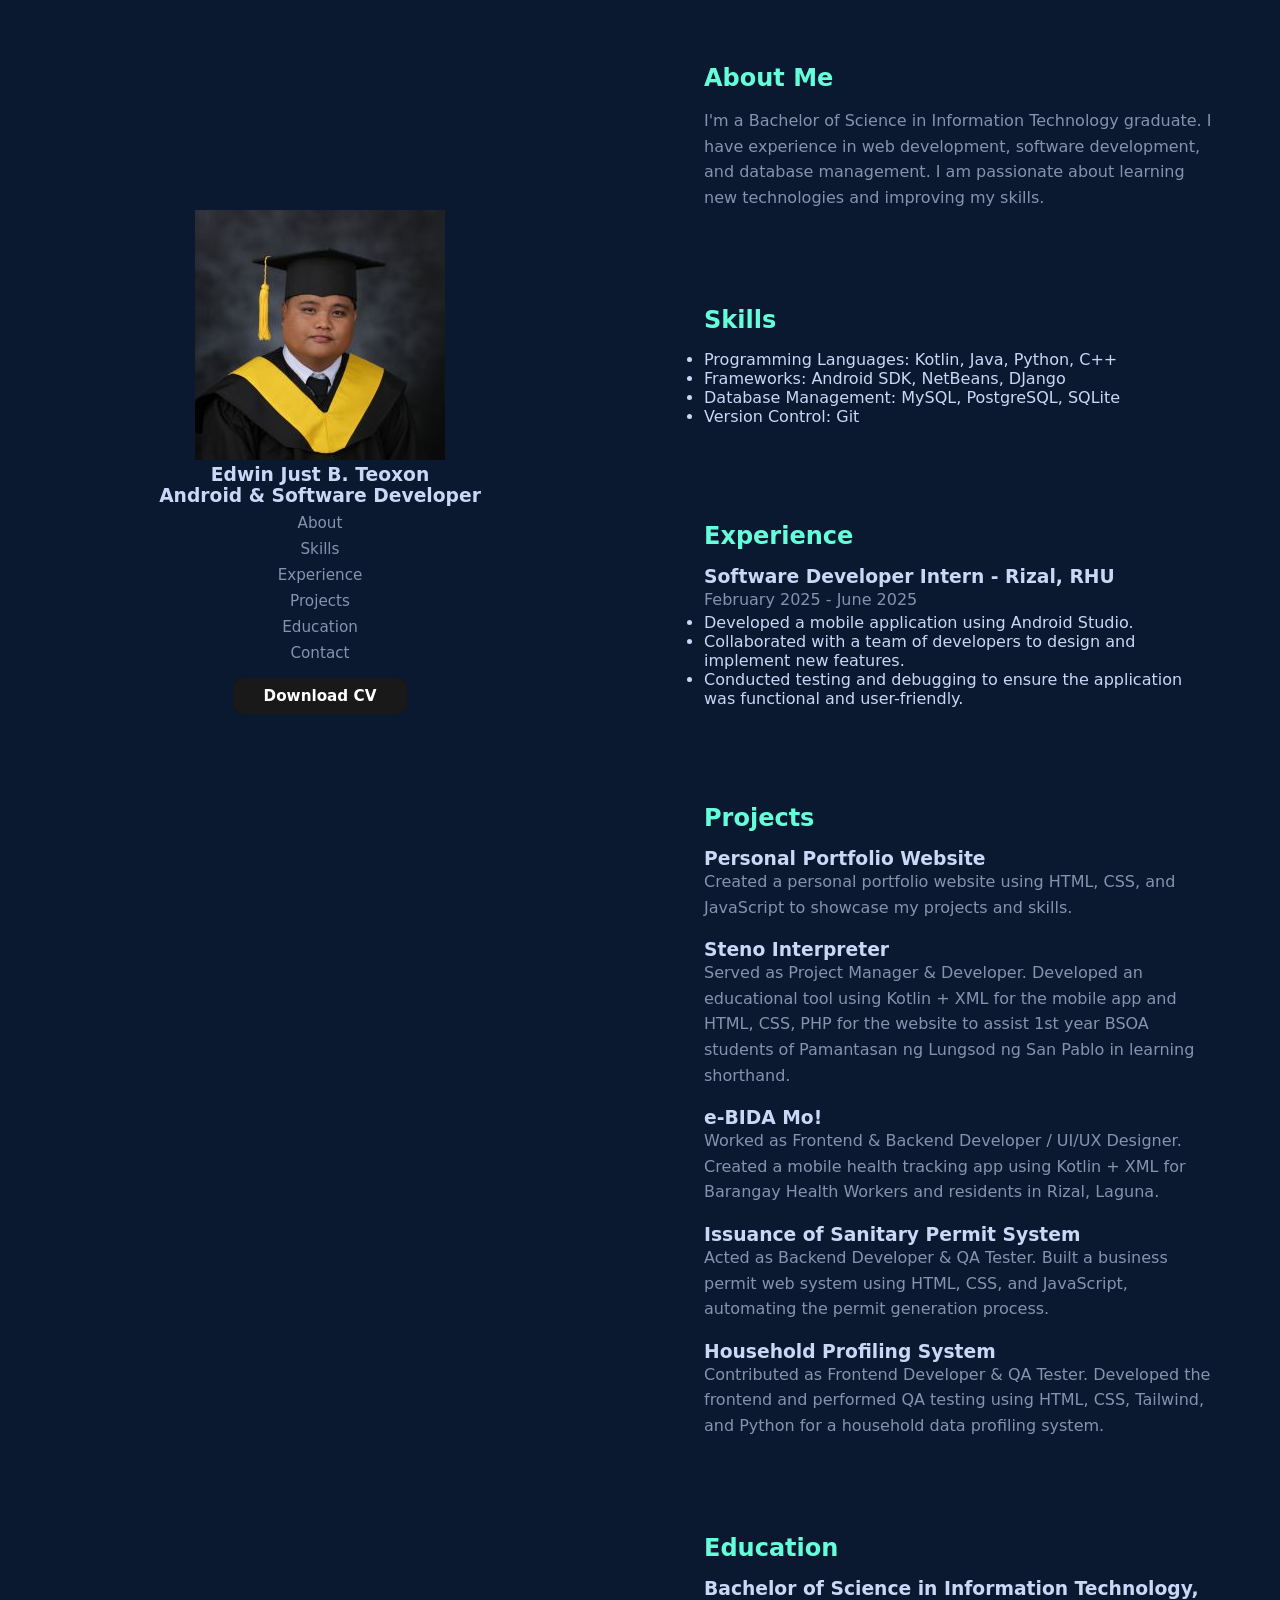
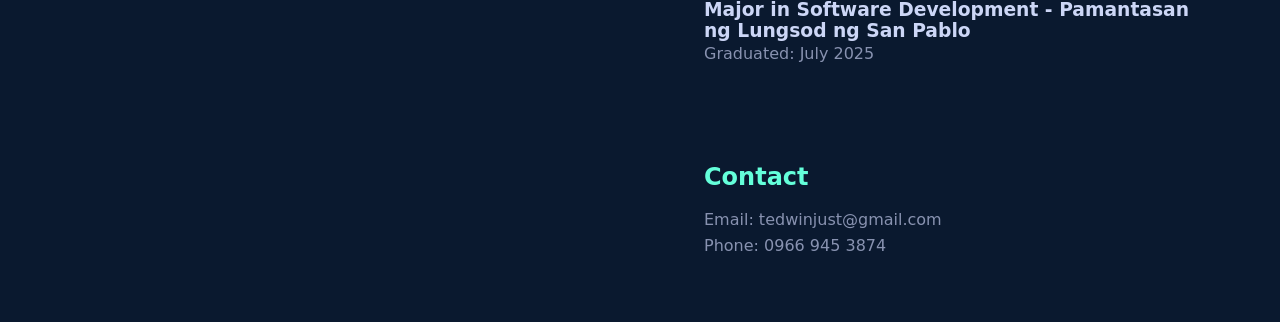
==== index.html @ 1401fed2 "fix" ====
<!DOCTYPE html>
<html lang="en">
    <head>
        <meta charset="UTF-8">
        <meta name="viewport" content="width=device-width, initial-scale=1.0">
        <link rel="stylesheet" href="style.css">
        <link rel="icon" href="assets\new_profile2.JPG">
        <title>Edwin Just's Portfolio</title>
    </head>
    <body>

        <div class="container">
            <aside class="sidebar">
                <nav>
                    <img src="assets\new_profile2.JPG" id="profile" alt="Background Image">
                    <h1><span>Edwin Just B. Teoxon</span></h1>
                    <h3>Android & Software Developer</h3>

                    <ul>
                        <a href="#about">About</a>
                        <a href="#skills">Skills</a>
                        <a href="#experience">Experience</a>
                        <a href="#projects">Projects</a>
                        <a href="#education">Education</a>
                        <a href="#contact">Contact</a>
                    </ul>
                <a href="assets\Teoxon, Edwin Just B._Resume.pdf" class="btn" download>Download CV</a>    
                </nav>
            </aside>

            <main class="content">
                <section id="about">
                    <h2>About Me</h2>
                    <p>I'm a Bachelor of Science in Information Technology graduate. I have experience in web development, software development, and database management. I am passionate about learning new technologies and improving my skills.</p>
                </section>

                <section id="skills">
                    <h2>Skills</h2>
                    <ul>
                        <li>Programming Languages: Kotlin, Java, Python, C++</li>
                        <li>Frameworks: Android SDK, NetBeans, DJango</li>
                        <li>Database Management: MySQL, PostgreSQL, SQLite</li>
                        <li>Version Control: Git</li>
                    </ul>
                </section>

                <section id="experience">
                    <h2>Experience</h2>
                    <h3>Software Developer Intern - Rizal, RHU</h3>
                    <p>February 2025 - June 2025</p>
                    <ul>
                        <li>Developed a mobile application using Android Studio.</li>
                        <li>Collaborated with a team of developers to design and implement new features.</li>
                        <li>Conducted testing and debugging to ensure the application was functional and user-friendly.</li>
                    </ul>
                </section>

                <section id="projects">
                    <h2>Projects</h2>
                    <h3>Personal Portfolio Website</h3>
                    <p>Created a personal portfolio website using HTML, CSS, and JavaScript to showcase my projects and skills.</p>
                    <br>
                    <h3>Steno Interpreter</h3>
                    <p>Served as Project Manager & Developer. Developed an educational tool using Kotlin + XML for the mobile app and HTML, CSS, PHP for the website to assist 1st year BSOA students of Pamantasan ng Lungsod ng San Pablo in learning shorthand.</p>
                    <br>
                    <h3>e-BIDA Mo!</h3>
                    <p> Worked as Frontend & Backend Developer / UI/UX Designer. Created a mobile health tracking app using Kotlin + XML for Barangay Health Workers and residents in Rizal, Laguna.</p>
                    <br>
                    <h3>Issuance of Sanitary Permit System</h3>
                    <p>Acted as Backend Developer & QA Tester. Built a business permit web system using HTML, CSS, and JavaScript, automating the permit generation process. </p>
                    <br>
                    <h3>Household Profiling System</h3>
                    <p>Contributed as Frontend Developer & QA Tester. Developed the frontend and performed QA testing using HTML, CSS, Tailwind, and Python for a household data profiling system. </p>
                </section>

                <section id="education">
                    <h2>Education</h2>
                    <h3>Bachelor of Science in Information Technology, Major in Software Development - Pamantasan ng Lungsod ng San Pablo</h3>
                    <p>Graduated: July 2025</p>
                </section>

                <section id="contact">
                    <h2>Contact</h2>
                    <p>Email: tedwinjust@gmail.com</p>
                    <p>Phone: 0966 945 3874</p>
                </section>
            </main>
        </div>
    
    </body>
</html>
---- style.css ----
/* ===== Reset & Base ===== */
* {
  margin: 0;
  padding: 0;
  box-sizing: border-box;
}

html {
  scroll-behavior: smooth;
}

body {
  font-family: system-ui, -apple-system, BlinkMacSystemFont, "Segoe UI",
    sans-serif;
  background-color: #0a192f; /* optional: dark theme */
  color: #ccd6f6;
}

/* ===== Layout ===== */
.layout {
  display: flex;
  min-height: 100vh;
}

/* ===== Sidebar (Left) ===== */
.sidebar {
  width: 50%;
  height: 100vh;
  position: fixed;
  left: 0;
  top: 0;

  display: flex;
  flex-direction: column;
  justify-content: center;
  align-items: center; /* center children horizontally */
  text-align: center;  /* center text inside the sidebar */

  /* Make the sidebar independently scrollable */
  overflow-y: auto;
  -webkit-overflow-scrolling: touch; /* smooth scrolling on iOS */
  overscroll-behavior-y: contain;    /* prevent scroll chaining to body */
  max-height: 100vh;
}

/* ===== Content (Right) ===== */
.content {
  width: 50%;
  margin-left: 50%;
  padding: 4rem;

  display: flex;
  flex-direction: column;
  gap: 6rem;
}

/* ===== Sections ===== */
section {
  max-width: 600px;
}

section h2 {
  font-size: 1.5rem;
  margin-bottom: 1rem;
  color: #64ffda;
}

section p {
  line-height: 1.6;
  color: #8892b0;
}

/* ===== Navigation ===== */
nav {
  margin-top: 2rem;
}

nav a {
  display: block;
  margin: 0.5rem 0;
  text-decoration: none;
  color: #8892b0;
  font-size: 0.95rem;
  transition: color 0.3s ease;
}

/* Button-style for download link — keep its clickable area tight to the visible button */
.btn {
  display: inline-block;
  padding: 0.6rem 1rem;
  background-color: #64ffda;
  color: #0a192f;
  text-decoration: none;
  border-radius: 6px;
  font-weight: 600;
  cursor: pointer;
  border: none;
}

/* optional: hover state for the button-like anchor */
.btn:hover {
  opacity: 0.9;
}

/* ===== Responsive (Mobile) ===== */
@media (max-width: 768px) {
  .layout {
    flex-direction: column;
  }

  .sidebar {
    position: static;
    width: 100%;
    height: auto;
    padding: 2rem;

    align-items: center;
    text-align: center;

    /* keep touch-smooth scrolling available if needed */
    overflow-y: auto;
    -webkit-overflow-scrolling: touch;
  }

  .content {
    width: 100%;
    margin-left: 0;
    padding: 2rem;
    gap: 4rem;
  }
}



.btn {
  padding: 0.6em 2em;
  border: none;
  outline: none;
  color: rgb(255, 255, 255);
  background: #111;
  cursor: pointer;
  position: relative;
  z-index: 0;
  border-radius: 10px;
}

.btn:before {
  content: "";
  background: linear-gradient(
    45deg,
    #ff0000,
    #ff7300,
    #fffb00,
    #48ff00,
    #00ffd5,
    #002bff,
    #7a00ff,
    #ff00c8,
    #ff0000
  );
  position: absolute;
  top: -2px;
  left: -2px;
  background-size: 400%;
  z-index: -1;
  filter: blur(5px);
  width: calc(100% + 4px);
  height: calc(100% + 4px);
  animation: glowingbn5 20s linear infinite;
  opacity: 0;
  transition: opacity 0.3s ease-in-out;
  border-radius: 10px;
}

@keyframes glowingbn5 {
  0% {
    background-position: 0 0;
  }
  50% {
    background-position: 400% 0;
  }
  100% {
    background-position: 0 0;
  }
}

.btn:active {
  color: #000;
}

.btn:active:after {
  background: transparent;
}

.btn:hover:before {
  opacity: 1;
}

.btn:after {
  z-index: -1;
  content: "";
  position: absolute;
  width: 100%;
  height: 100%;
  background: #191919;
  left: 0;
  top: 0;
  border-radius: 10px;
}
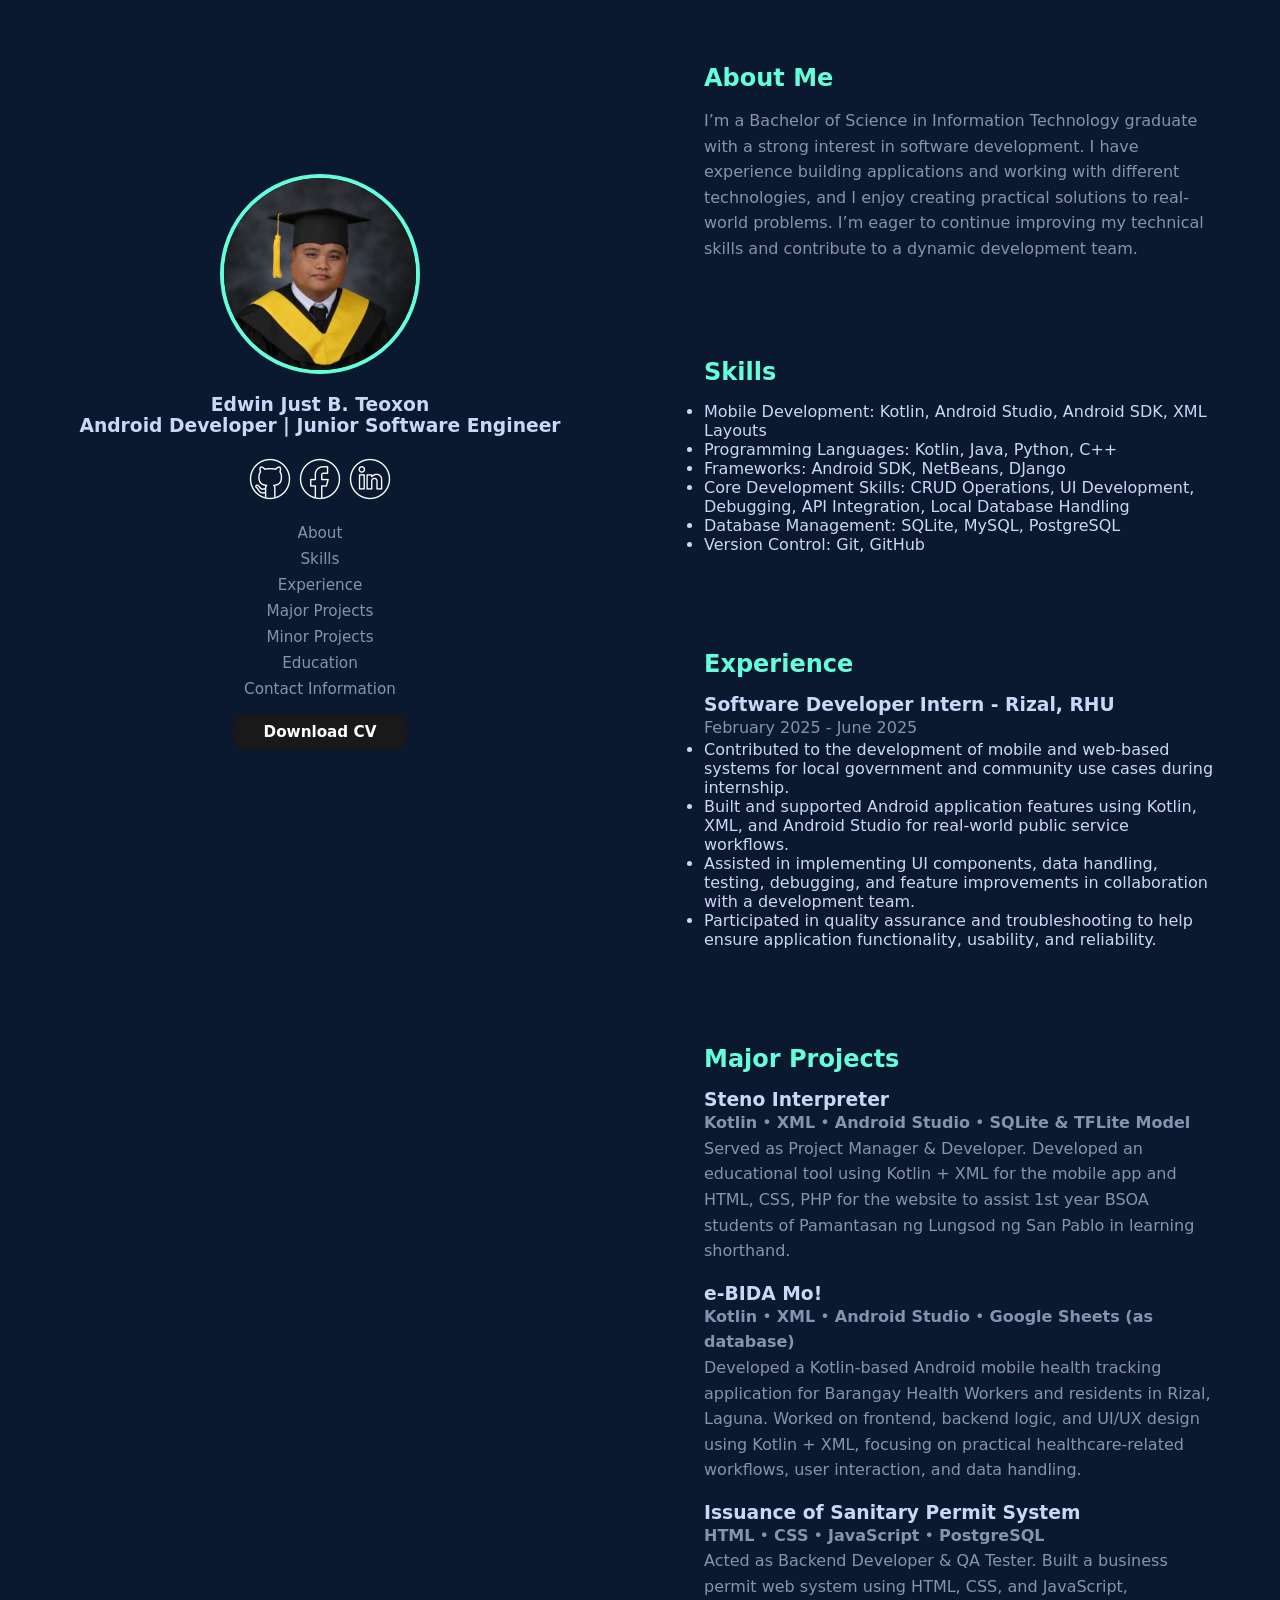
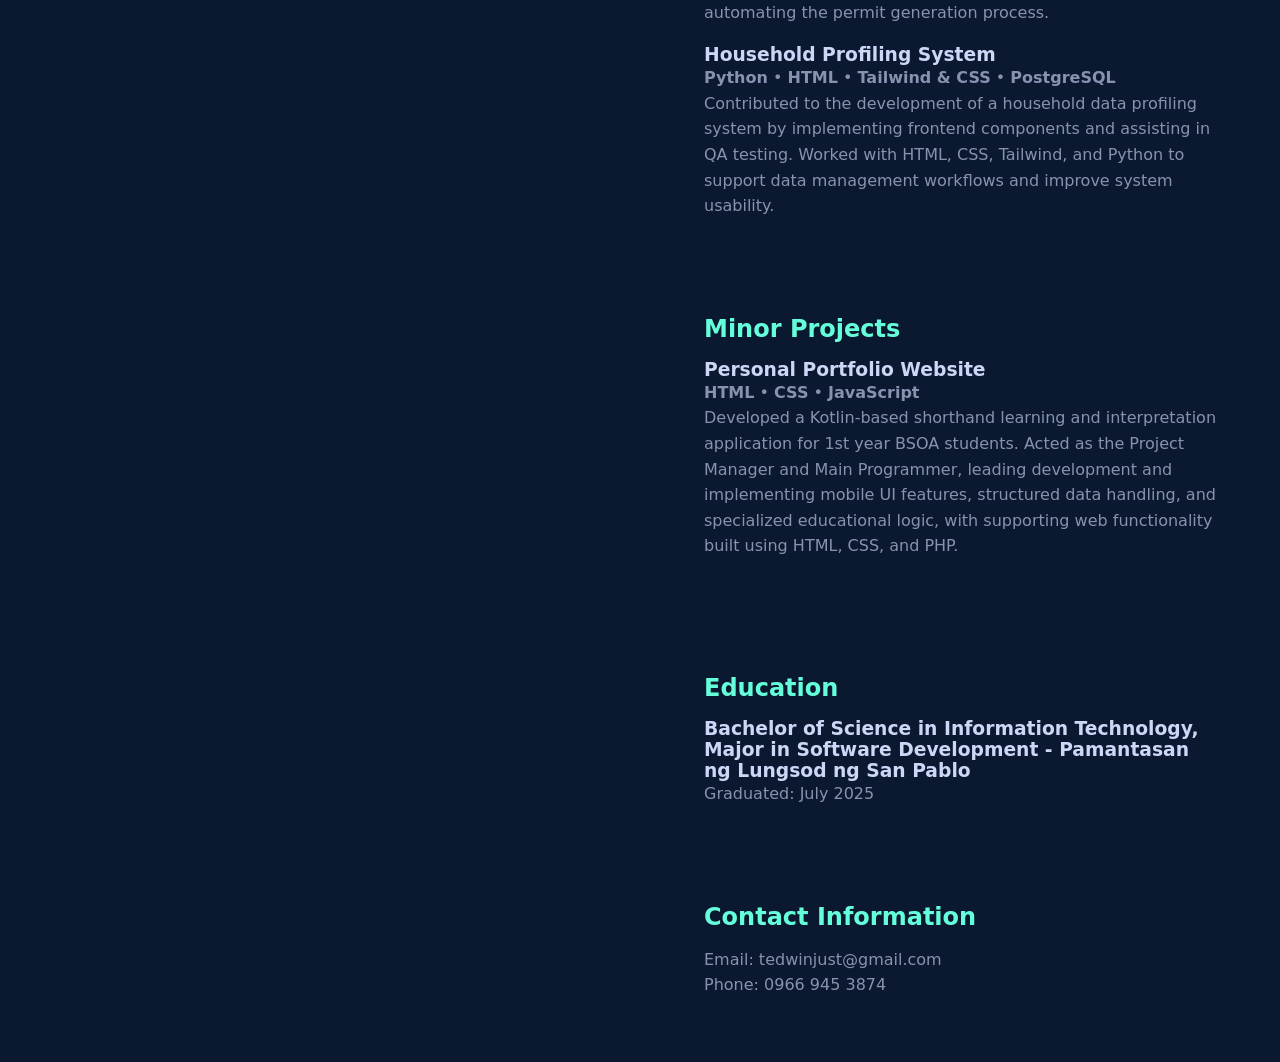
==== commit 396d7f02: "New" ====
--- a/index.html
+++ b/index.html
@@ -14,15 +14,27 @@
                 <nav>
                     <img src="assets\new_profile2.JPG" id="profile" alt="Background Image">
                     <h1><span>Edwin Just B. Teoxon</span></h1>
-                    <h3>Android & Software Developer</h3>
-
+                    <!-- <h3>Android & Software Developer</h3> -->
+                    <h3>Android Developer | Junior Software Engineer</h3>
+                    <div class="accounts">
+                        <a href="https://github.com/Dwin03" target="_blank">
+                            <img src="assets\icon-github.png" alt="GitHub" width="50">
+                        </a>
+                        <a href="https://web.facebook.com/edwinjust.teoxon" target="_blank">
+                            <img src="assets\icon-facebook.png" alt="Facebook" width="50">
+                        </a>
+                        <a href="https://www.linkedin.com/in/edwin-just-teoxon-9980ba377/" target="_blank">
+                            <img src="assets\icon-linkedin.png" alt="LinkedIn" width="50">
+                        </a>
+                    </div>
                     <ul>
                         <a href="#about">About</a>
                         <a href="#skills">Skills</a>
                         <a href="#experience">Experience</a>
-                        <a href="#projects">Projects</a>
+                        <a href="#majorprojects">Major Projects</a>
+                        <a href="#minorprojects">Minor Projects</a>
                         <a href="#education">Education</a>
-                        <a href="#contact">Contact</a>
+                        <a href="#contact">Contact Information</a>
                     </ul>
                 <a href="assets\Teoxon, Edwin Just B._Resume.pdf" class="btn" download>Download CV</a>    
                 </nav>
@@ -31,16 +43,18 @@
             <main class="content">
                 <section id="about">
                     <h2>About Me</h2>
-                    <p>I'm a Bachelor of Science in Information Technology graduate. I have experience in web development, software development, and database management. I am passionate about learning new technologies and improving my skills.</p>
+                    <p>I’m a Bachelor of Science in Information Technology graduate with a strong interest in software development. I have experience building applications and working with different technologies, and I enjoy creating practical solutions to real-world problems. I’m eager to continue improving my technical skills and contribute to a dynamic development team.</p>
                 </section>
 
                 <section id="skills">
                     <h2>Skills</h2>
                     <ul>
+                        <li>Mobile Development: Kotlin, Android Studio, Android SDK, XML Layouts</li>
                         <li>Programming Languages: Kotlin, Java, Python, C++</li>
                         <li>Frameworks: Android SDK, NetBeans, DJango</li>
-                        <li>Database Management: MySQL, PostgreSQL, SQLite</li>
-                        <li>Version Control: Git</li>
+                        <li>Core Development Skills: CRUD Operations, UI Development, Debugging, API Integration, Local Database Handling</li>
+                        <li>Database Management: SQLite, MySQL, PostgreSQL</li>
+                        <li>Version Control: Git, GitHub</li>
                     </ul>
                 </section>
 
@@ -49,28 +63,65 @@
                     <h3>Software Developer Intern - Rizal, RHU</h3>
                     <p>February 2025 - June 2025</p>
                     <ul>
-                        <li>Developed a mobile application using Android Studio.</li>
-                        <li>Collaborated with a team of developers to design and implement new features.</li>
-                        <li>Conducted testing and debugging to ensure the application was functional and user-friendly.</li>
+                        <li>Contributed to the development of mobile and web-based systems for local government and community use cases during internship.</li>
+                        <li>Built and supported Android application features using Kotlin, XML, and Android Studio for real-world public service workflows.</li>
+                        <li>Assisted in implementing UI components, data handling, testing, debugging, and feature improvements in collaboration with a development team.</li>
+                        <li>Participated in quality assurance and troubleshooting to help ensure application functionality, usability, and reliability.</li>
                     </ul>
                 </section>
 
-                <section id="projects">
-                    <h2>Projects</h2>
-                    <h3>Personal Portfolio Website</h3>
-                    <p>Created a personal portfolio website using HTML, CSS, and JavaScript to showcase my projects and skills.</p>
-                    <br>
+                <section id="majorprojects">
+                    <h2>Major Projects</h2>
                     <h3>Steno Interpreter</h3>
+                    <p>
+                        <span><b>Kotlin</b></span> • 
+                        <span><b>XML</b></span> • 
+                        <span><b>Android Studio</b></span> • 
+                        <span><b>SQLite & TFLite Model</b></span>
+                    </p>
                     <p>Served as Project Manager & Developer. Developed an educational tool using Kotlin + XML for the mobile app and HTML, CSS, PHP for the website to assist 1st year BSOA students of Pamantasan ng Lungsod ng San Pablo in learning shorthand.</p>
                     <br>
                     <h3>e-BIDA Mo!</h3>
-                    <p> Worked as Frontend & Backend Developer / UI/UX Designer. Created a mobile health tracking app using Kotlin + XML for Barangay Health Workers and residents in Rizal, Laguna.</p>
+                    <p>
+                        <span><b>Kotlin</b></span> • 
+                        <span><b>XML</b></span> • 
+                        <span><b>Android Studio</b></span> • 
+                        <span><b>Google Sheets (as database)</b></span>
+                    </p>
+                    <p> Developed a Kotlin-based Android mobile health tracking application for Barangay Health Workers and residents in Rizal, Laguna. Worked on frontend, backend logic, and UI/UX design using Kotlin + XML, focusing on practical healthcare-related workflows, user interaction, and data handling.</p>
                     <br>
                     <h3>Issuance of Sanitary Permit System</h3>
+                    <p>
+                        <span><b>HTML</b></span> • 
+                        <span><b>CSS</b></span> • 
+                        <span><b>JavaScript</b></span> • 
+                        <span><b>PostgreSQL</b></span>
+                    </p>
                     <p>Acted as Backend Developer & QA Tester. Built a business permit web system using HTML, CSS, and JavaScript, automating the permit generation process. </p>
                     <br>
                     <h3>Household Profiling System</h3>
-                    <p>Contributed as Frontend Developer & QA Tester. Developed the frontend and performed QA testing using HTML, CSS, Tailwind, and Python for a household data profiling system. </p>
+                    <p>
+                        <span><b>Python</b></span> • 
+                        <span><b>HTML</b></span> • 
+                        <span><b>Tailwind & CSS</b></span> • 
+                        <span><b>PostgreSQL</b></span>
+                    </p>
+                    <p>Contributed to the development of a household data profiling system by implementing frontend components and assisting in QA testing. Worked with HTML, CSS, Tailwind, and Python to support data management workflows and improve system usability.</p>
+                </section>
+
+                <section id="minorprojects">
+                    <h2>Minor Projects</h2>
+                    <h3>Personal Portfolio Website</h3>
+                    <p>
+                        <span><b>HTML</b></span> • 
+                        <span><b>CSS</b></span> • 
+                        <span><b>JavaScript</b></span>
+                    </p>
+                    <p>Developed a Kotlin-based shorthand learning and interpretation application for 1st year BSOA students. Acted as the Project Manager and Main Programmer, leading development and implementing mobile UI features, structured data handling, and specialized educational logic, with supporting web functionality built using HTML, CSS, and PHP.</p>
+                    <br>
+                    <h3></h3>
+                    <p></p>
+
                 </section>
 
                 <section id="education">
@@ -80,7 +131,7 @@
                 </section>
 
                 <section id="contact">
-                    <h2>Contact</h2>
+                    <h2>Contact Information</h2>
                     <p>Email: tedwinjust@gmail.com</p>
                     <p>Phone: 0966 945 3874</p>
                 </section>
--- a/style.css
+++ b/style.css
@@ -41,6 +41,15 @@
   -webkit-overflow-scrolling: touch; /* smooth scrolling on iOS */
   overscroll-behavior-y: contain;    /* prevent scroll chaining to body */
   max-height: 100vh;
+}
+
+#profile {
+  width: 200px;
+  height: 200px;
+  object-fit: cover;
+  border-radius: 50%;
+  border: 4px solid #64ffda;
+  margin-bottom: 1rem;
 }
 
 /* ===== Content (Right) ===== */
@@ -206,4 +215,12 @@
   left: 0;
   top: 0;
   border-radius: 10px;
+}
+
+.accounts {
+  display: flex;
+  justify-content: center;
+  align-items: center;
+  gap: 8  px;
+  margin-top: 10px;
 }
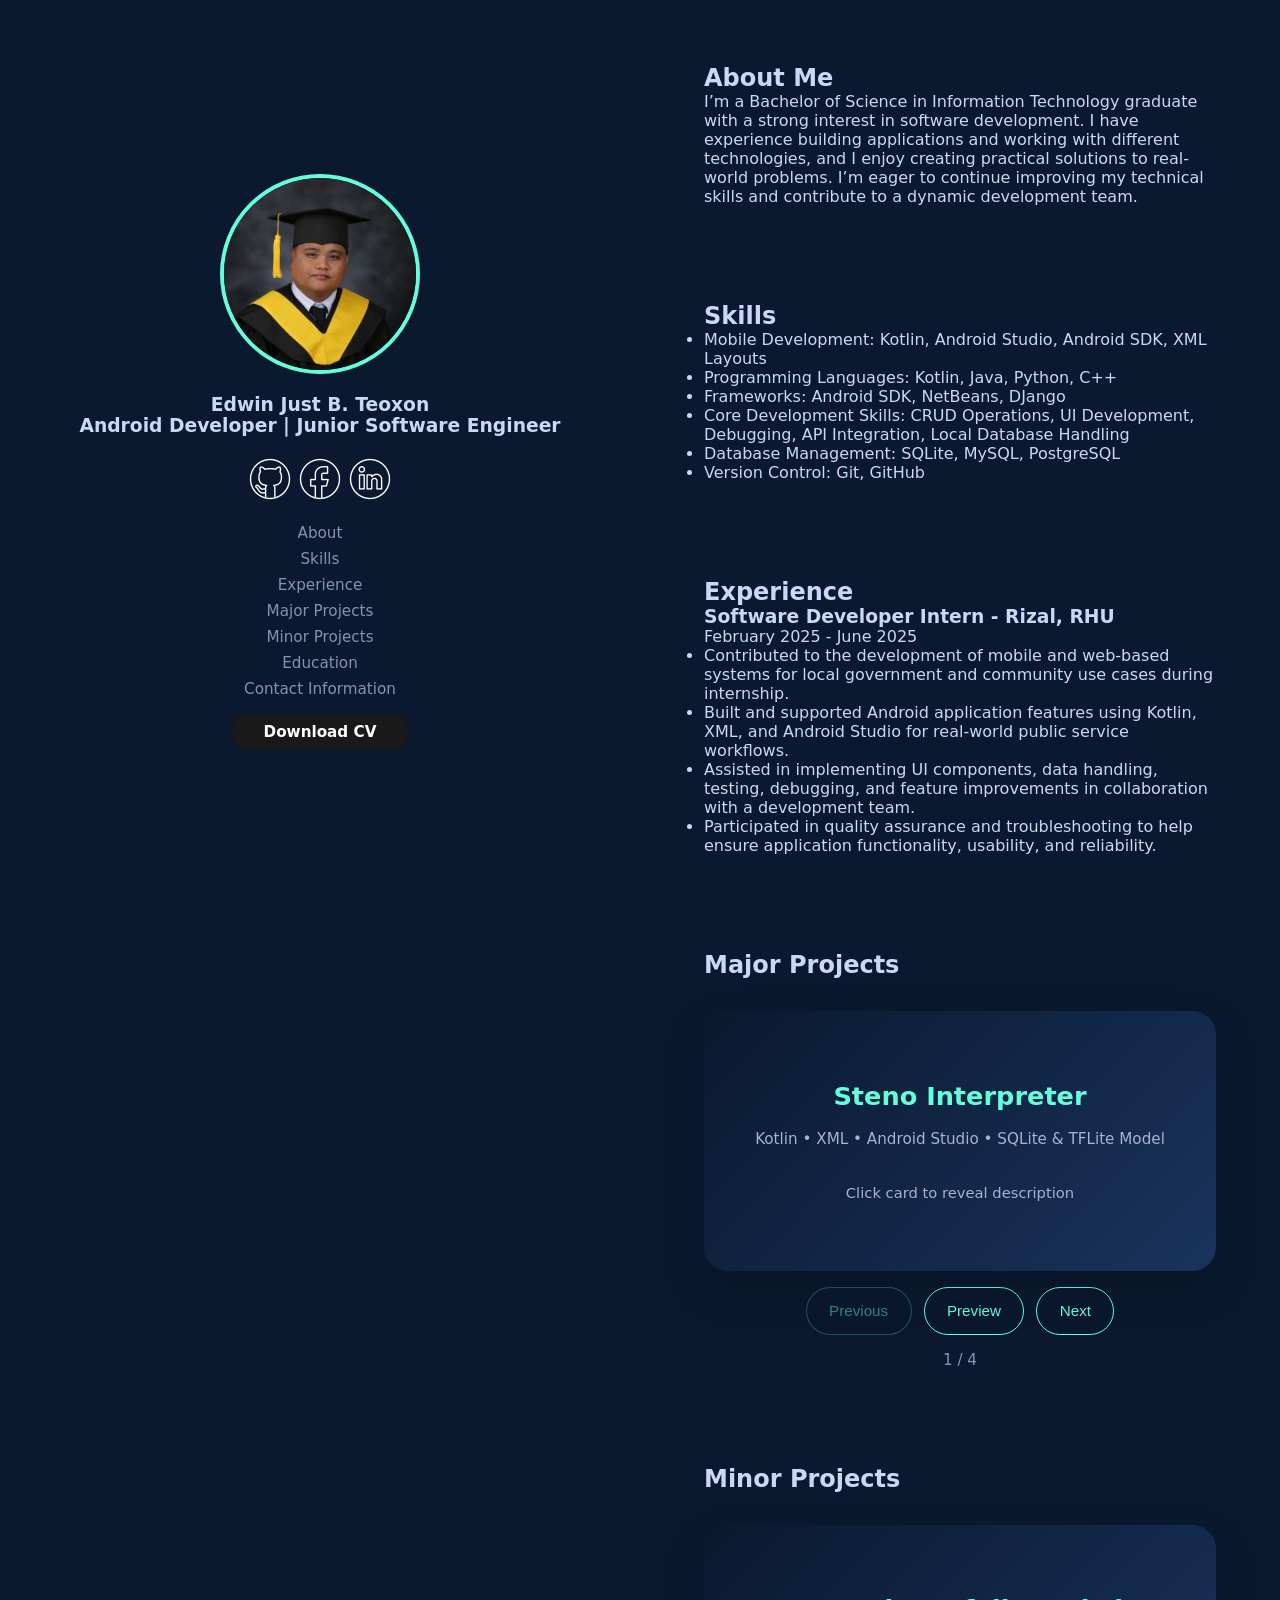
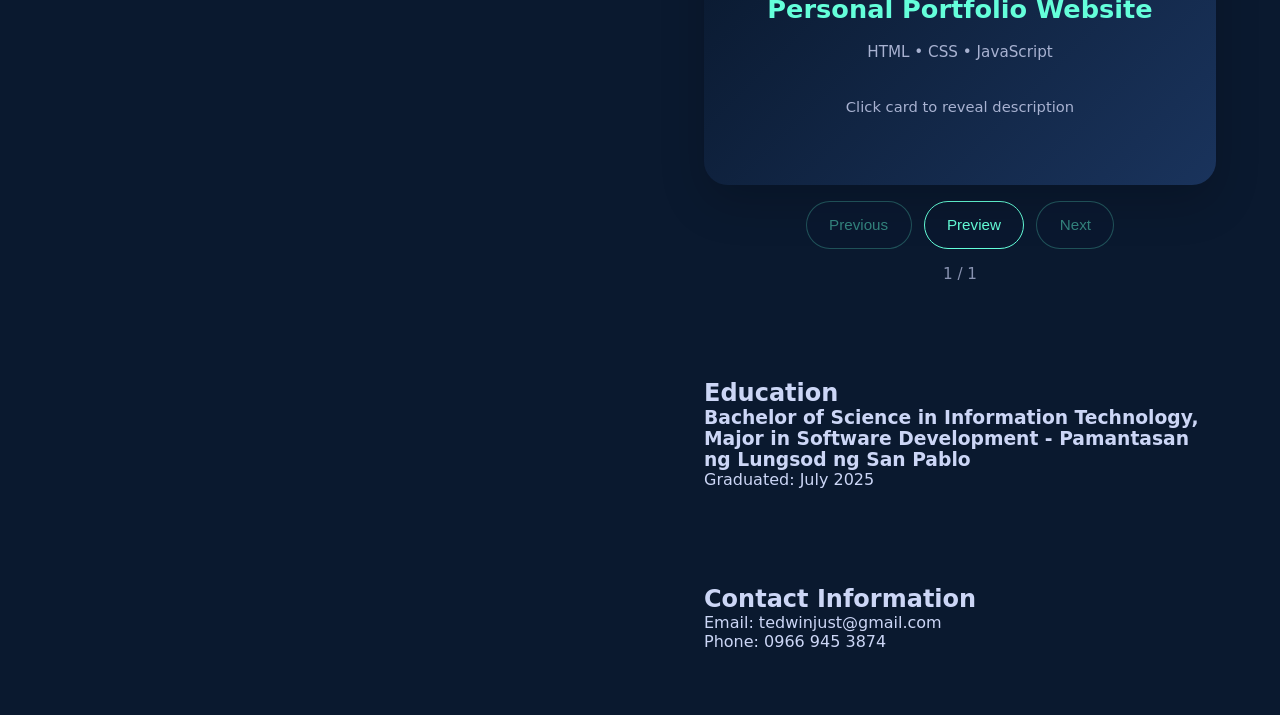
==== commit e5809a61: "Add project preview page with dynamic image loading and empty state handling" ====
--- a/index.html
+++ b/index.html
@@ -4,7 +4,7 @@
         <meta charset="UTF-8">
         <meta name="viewport" content="width=device-width, initial-scale=1.0">
         <link rel="stylesheet" href="style.css">
-        <link rel="icon" href="assets\new_profile2.JPG">
+        <link rel="icon" href="assets/new_profile2.JPG" type="image/jpeg">
         <title>Edwin Just's Portfolio</title>
     </head>
     <body>
@@ -72,56 +72,65 @@
 
                 <section id="majorprojects">
                     <h2>Major Projects</h2>
-                    <h3>Steno Interpreter</h3>
-                    <p>
-                        <span><b>Kotlin</b></span> • 
-                        <span><b>XML</b></span> • 
-                        <span><b>Android Studio</b></span> • 
-                        <span><b>SQLite & TFLite Model</b></span>
-                    </p>
-                    <p>Served as Project Manager & Developer. Developed an educational tool using Kotlin + XML for the mobile app and HTML, CSS, PHP for the website to assist 1st year BSOA students of Pamantasan ng Lungsod ng San Pablo in learning shorthand.</p>
-                    <br>
-                    <h3>e-BIDA Mo!</h3>
-                    <p>
-                        <span><b>Kotlin</b></span> • 
-                        <span><b>XML</b></span> • 
-                        <span><b>Android Studio</b></span> • 
-                        <span><b>Google Sheets (as database)</b></span>
-                    </p>
-                    <p> Developed a Kotlin-based Android mobile health tracking application for Barangay Health Workers and residents in Rizal, Laguna. Worked on frontend, backend logic, and UI/UX design using Kotlin + XML, focusing on practical healthcare-related workflows, user interaction, and data handling.</p>
-                    <br>
-                    <h3>Issuance of Sanitary Permit System</h3>
-                    <p>
-                        <span><b>HTML</b></span> • 
-                        <span><b>CSS</b></span> • 
-                        <span><b>JavaScript</b></span> • 
-                        <span><b>PostgreSQL</b></span>
-                    </p>
-                    <p>Acted as Backend Developer & QA Tester. Built a business permit web system using HTML, CSS, and JavaScript, automating the permit generation process. </p>
-                    <br>
-                    <h3>Household Profiling System</h3>
-                    <p>
-                        <span><b>Python</b></span> • 
-                        <span><b>HTML</b></span> • 
-                        <span><b>Tailwind & CSS</b></span> • 
-                        <span><b>PostgreSQL</b></span>
-                    </p>
-                    <p>Contributed to the development of a household data profiling system by implementing frontend components and assisting in QA testing. Worked with HTML, CSS, Tailwind, and Python to support data management workflows and improve system usability.</p>
+                    <div class="project-viewer">
+                        <div class="flash-card" id="majorFlashCard">
+                            <div class="card-front">
+                                <h3 class="card-title" id="majorTitle"></h3>
+                                <p class="card-tags" id="majorTags"></p>
+                                <p class="hint">Click card to reveal description</p>
+                            </div>
+                            <div class="card-back">
+                                <p class="card-description" id="majorDescription"></p>
+                            </div>
+                        </div>
+                        <div class="card-actions">
+                            <button class="nav-btn" id="majorPrev">Previous</button>
+                            <button class="nav-btn" id="majorPreview">Preview</button>
+                            <button class="nav-btn" id="majorNext">Next</button>
+                        </div>
+                        <div class="card-counter"><span id="majorCounter">1 / 1</span></div>
+                    </div>
+                    <div class="project-data-list" id="majorProjectData" hidden>
+                        <div class="project-data" data-slug="steno-interpreter" data-title="Steno Interpreter" data-tags="Kotlin • XML • Android Studio • SQLite & TFLite Model">
+                            <div class="project-description">Served as Project Manager & Developer. Developed an educational tool using Kotlin + XML for the mobile app and HTML, CSS, PHP for the website to assist 1st year BSOA students of Pamantasan ng Lungsod ng San Pablo in learning shorthand.</div>
+                        </div>
+                        <div class="project-data" data-slug="ebida-mo" data-title="e-BIDA Mo!" data-tags="Kotlin • XML • Android Studio • Google Sheets">
+                            <div class="project-description">Developed a Kotlin-based Android mobile health tracking application for Barangay Health Workers and residents in Rizal, Laguna. Worked on frontend, backend logic, and UI/UX design using Kotlin + XML, focusing on practical healthcare-related workflows, user interaction, and data handling.</div>
+                        </div>
+                        <div class="project-data" data-slug="sanitary-permit-system" data-title="Issuance of Sanitary Permit System" data-tags="HTML • CSS • JavaScript • PostgreSQL">
+                            <div class="project-description">Acted as Backend Developer & QA Tester. Built a business permit web system using HTML, CSS, and JavaScript, automating the permit generation process.</div>
+                        </div>
+                        <div class="project-data" data-slug="household-profiling-system" data-title="Household Profiling System" data-tags="Python • HTML • Tailwind & CSS • PostgreSQL">
+                            <div class="project-description">Contributed to the development of a household data profiling system by implementing frontend components and assisting in QA testing. Worked with HTML, CSS, Tailwind, and Python to support data management workflows and improve system usability.</div>
+                        </div>
+                    </div>
                 </section>
 
                 <section id="minorprojects">
                     <h2>Minor Projects</h2>
-                    <h3>Personal Portfolio Website</h3>
-                    <p>
-                        <span><b>HTML</b></span> • 
-                        <span><b>CSS</b></span> • 
-                        <span><b>JavaScript</b></span>
-                    </p>
-                    <p>Developed a Kotlin-based shorthand learning and interpretation application for 1st year BSOA students. Acted as the Project Manager and Main Programmer, leading development and implementing mobile UI features, structured data handling, and specialized educational logic, with supporting web functionality built using HTML, CSS, and PHP.</p>
-                    <br>
-                    <h3></h3>
-                    <p></p>
-
+                    <div class="project-viewer">
+                        <div class="flash-card" id="minorFlashCard">
+                            <div class="card-front">
+                                <h3 class="card-title" id="minorTitle"></h3>
+                                <p class="card-tags" id="minorTags"></p>
+                                <p class="hint">Click card to reveal description</p>
+                            </div>
+                            <div class="card-back">
+                                <p class="card-description" id="minorDescription"></p>
+                            </div>
+                        </div>
+                        <div class="card-actions">
+                            <button class="nav-btn" id="minorPrev">Previous</button>
+                            <button class="nav-btn" id="minorPreview">Preview</button>
+                            <button class="nav-btn" id="minorNext">Next</button>
+                        </div>
+                        <div class="card-counter"><span id="minorCounter">1 / 1</span></div>
+                    </div>
+                    <div class="project-data-list" id="minorProjectData" hidden>
+                        <div class="project-data" data-slug="personal-portfolio" data-title="Personal Portfolio Website" data-tags="HTML • CSS • JavaScript">
+                            <div class="project-description">Developed a personal portfolio website to showcase skills, projects, and experience. Built using HTML, CSS, and JavaScript for a responsive and interactive user experience.</div>
+                        </div>
+                    </div>
                 </section>
 
                 <section id="education">
@@ -137,6 +146,77 @@
                 </section>
             </main>
         </div>
-    
+
+        <script>
+            document.addEventListener('DOMContentLoaded', () => {
+                function getProjectList(prefix) {
+                    const section = document.getElementById(`${prefix}projects`);
+                    const items = Array.from(section.querySelectorAll('.project-data'));
+                    return items.map((item) => ({
+                        slug: item.dataset.slug,
+                        title: item.dataset.title,
+                        tags: item.dataset.tags,
+                        description: item.querySelector('.project-description')?.textContent || ''
+                    }));
+                }
+
+                function setupFlashCards(prefix) {
+                    const projects = getProjectList(prefix);
+                    let currentIndex = 0;
+                    const card = document.getElementById(`${prefix}FlashCard`);
+                    const title = document.getElementById(`${prefix}Title`);
+                    const tags = document.getElementById(`${prefix}Tags`);
+                    const description = document.getElementById(`${prefix}Description`);
+                    const counter = document.getElementById(`${prefix}Counter`);
+                    const prevButton = document.getElementById(`${prefix}Prev`);
+                    const nextButton = document.getElementById(`${prefix}Next`);
+                    const previewButton = document.getElementById(`${prefix}Preview`);
+
+                    function updateCard() {
+                        const project = projects[currentIndex];
+                        title.textContent = project.title;
+                        tags.textContent = project.tags;
+                        description.textContent = project.description;
+                        counter.textContent = `${currentIndex + 1} / ${projects.length}`;
+                        card.classList.remove('is-flipped');
+                        prevButton.disabled = currentIndex === 0;
+                        nextButton.disabled = currentIndex === projects.length - 1;
+                    }
+
+                    card.addEventListener('click', () => {
+                        card.classList.toggle('is-flipped');
+                    });
+
+                    previewButton.addEventListener('click', (event) => {
+                        event.stopPropagation();
+                        const project = projects[currentIndex];
+                        const titleParam = encodeURIComponent(project.title);
+                        const url = `preview.html?project=${encodeURIComponent(project.slug)}&title=${titleParam}`;
+                        window.open(url, '_blank');
+                    });
+
+                    prevButton.addEventListener('click', () => {
+                        if (currentIndex > 0) {
+                            currentIndex -= 1;
+                            updateCard();
+                        }
+                    });
+
+                    nextButton.addEventListener('click', () => {
+                        if (currentIndex < projects.length - 1) {
+                            currentIndex += 1;
+                            updateCard();
+                        }
+                    });
+
+                    if (projects.length > 0) {
+                        updateCard();
+                    }
+                }
+
+                setupFlashCards('major');
+                setupFlashCards('minor');
+            });
+        </script>
     </body>
 </html>
--- a/style.css
+++ b/style.css
@@ -63,20 +63,147 @@
   gap: 6rem;
 }
 
-/* ===== Sections ===== */
-section {
-  max-width: 600px;
-}
-
-section h2 {
-  font-size: 1.5rem;
+/* ===== Project Flashcards ===== */
+.project-viewer {
+  max-width: 720px;
+  margin-top: 2rem;
+  display: flex;
+  flex-direction: column;
+  gap: 1rem;
+  align-items: center;
+}
+
+.flash-card {
+  position: relative;
+  width: 100%;
+  min-height: 260px;
+  border-radius: 24px;
+  padding: 2rem;
+  cursor: pointer;
+  overflow: hidden;
+  display: grid;
+  place-items: center;
+  background: linear-gradient(135deg, rgba(10, 25, 47, 0.95), rgba(27, 53, 95, 0.95));
+  box-shadow: 0 18px 45px rgba(0, 0, 0, 0.18);
+  transition: transform 0.3s ease, box-shadow 0.3s ease;
+}
+
+.flash-card:hover {
+  transform: translateY(-3px);
+  box-shadow: 0 24px 55px rgba(0, 0, 0, 0.25);
+}
+
+.flash-card.is-flipped .card-front {
+  opacity: 0;
+  transform: translateY(-20px);
+}
+
+.flash-card.is-flipped .card-back {
+  opacity: 1;
+  transform: translateY(0);
+}
+
+.card-front,
+.card-back {
+  position: absolute;
+  inset: 0;
+  display: flex;
+  flex-direction: column;
+  justify-content: center;
+  align-items: center;
+  text-align: center;
+  padding: 2rem;
+  transition: opacity 0.25s ease, transform 0.25s ease;
+}
+
+.card-front {
+  color: #ccd6f6;
+}
+
+.card-back {
+  opacity: 0;
+  transform: translateY(20px);
+  color: #d0d9ff;
+}
+
+.card-title {
+  font-size: 1.6rem;
   margin-bottom: 1rem;
   color: #64ffda;
 }
 
-section p {
-  line-height: 1.6;
+.card-tags,
+.card-description,
+.hint {
+  color: #a8b2d1;
+}
+
+.card-tags {
+  font-size: 0.95rem;
+  line-height: 1.7;
+  margin-bottom: 1rem;
+}
+
+.card-description {
+  font-size: 1rem;
+  line-height: 1.8;
+  max-width: 90%;
+}
+
+.hint {
+  margin-top: 1rem;
+  font-size: 0.92rem;
+}
+
+.card-actions {
+  display: flex;
+  gap: 0.75rem;
+  flex-wrap: wrap;
+  justify-content: center;
+  width: 100%;
+}
+
+.nav-btn {
+  border: 1px solid #64ffda;
+  background: rgba(10, 25, 47, 0.9);
+  color: #64ffda;
+  border-radius: 999px;
+  padding: 0.9rem 1.4rem;
+  cursor: pointer;
+  font-size: 0.95rem;
+  transition: background 0.25s ease, color 0.25s ease, transform 0.2s ease;
+}
+
+.nav-btn:hover:not(:disabled) {
+  background: #64ffda;
+  color: #0a192f;
+  transform: translateY(-1px);
+}
+
+.nav-btn:disabled {
+  opacity: 0.45;
+  cursor: not-allowed;
+  border-color: rgba(100, 255, 218, 0.55);
+}
+
+.card-counter {
   color: #8892b0;
+  font-size: 0.95rem;
+}
+
+@media (max-width: 720px) {
+  .flash-card {
+    padding: 1.5rem;
+    min-height: 220px;
+  }
+
+  .card-actions {
+    width: 100%;
+  }
+
+  .nav-btn {
+    flex: 1 1 140px;
+  }
 }
 
 /* ===== Navigation ===== */
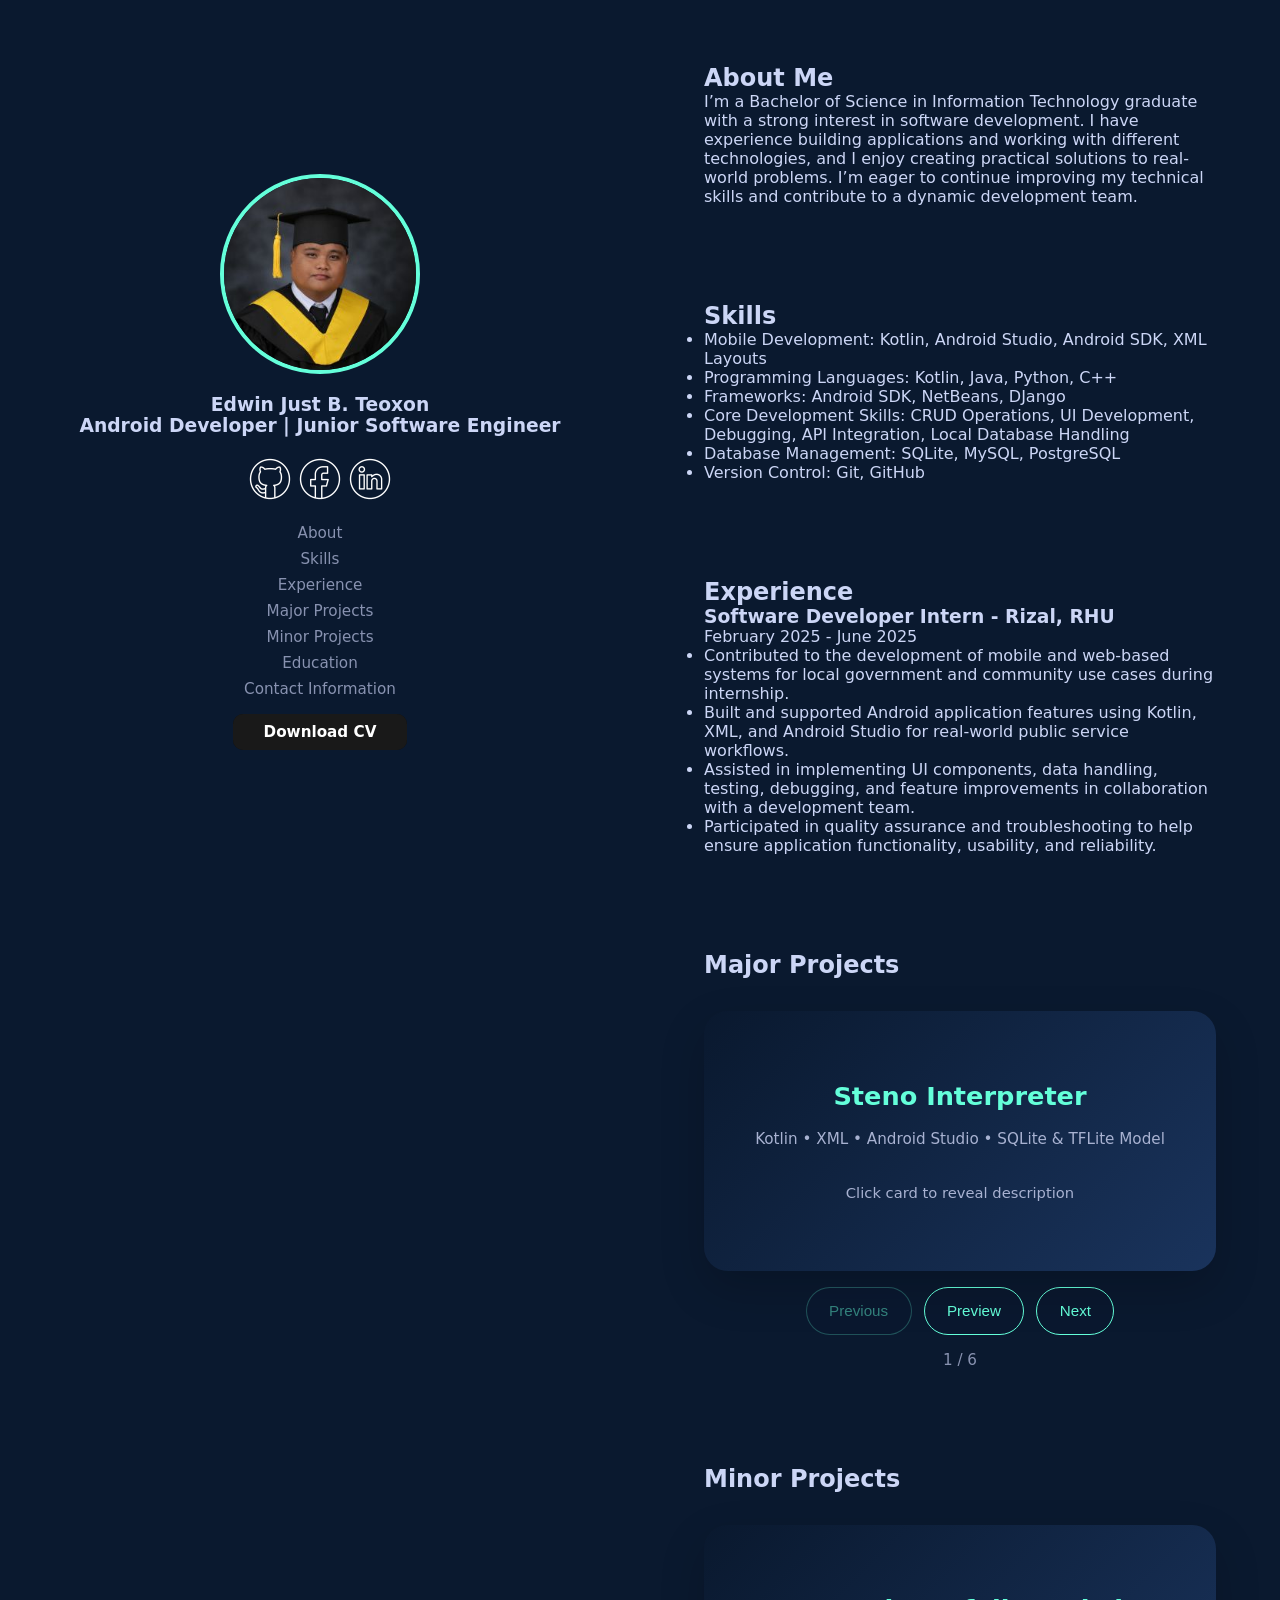
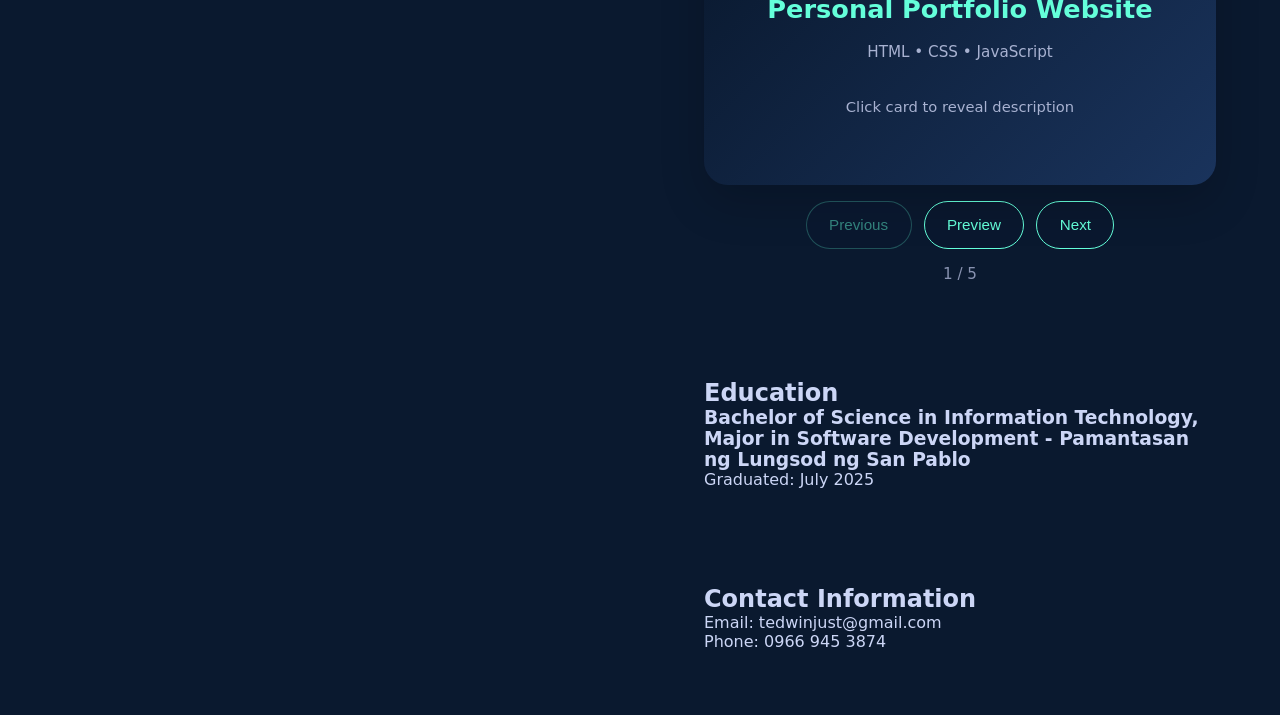
==== commit fde656d2: "Add new project entries and update preview description for clarity" ====
--- a/index.html
+++ b/index.html
@@ -94,7 +94,7 @@
                         <div class="project-data" data-slug="steno-interpreter" data-title="Steno Interpreter" data-tags="Kotlin • XML • Android Studio • SQLite & TFLite Model">
                             <div class="project-description">Served as Project Manager & Developer. Developed an educational tool using Kotlin + XML for the mobile app and HTML, CSS, PHP for the website to assist 1st year BSOA students of Pamantasan ng Lungsod ng San Pablo in learning shorthand.</div>
                         </div>
-                        <div class="project-data" data-slug="ebida-mo" data-title="e-BIDA Mo!" data-tags="Kotlin • XML • Android Studio • Google Sheets">
+                        <div class="project-data" data-slug="ebida-mo" data-title="e-BIDA Mo!" data-tags="Kotlin • XML • Android Studio • Google Sheets(as Database)">
                             <div class="project-description">Developed a Kotlin-based Android mobile health tracking application for Barangay Health Workers and residents in Rizal, Laguna. Worked on frontend, backend logic, and UI/UX design using Kotlin + XML, focusing on practical healthcare-related workflows, user interaction, and data handling.</div>
                         </div>
                         <div class="project-data" data-slug="sanitary-permit-system" data-title="Issuance of Sanitary Permit System" data-tags="HTML • CSS • JavaScript • PostgreSQL">
@@ -102,6 +102,12 @@
                         </div>
                         <div class="project-data" data-slug="household-profiling-system" data-title="Household Profiling System" data-tags="Python • HTML • Tailwind & CSS • PostgreSQL">
                             <div class="project-description">Contributed to the development of a household data profiling system by implementing frontend components and assisting in QA testing. Worked with HTML, CSS, Tailwind, and Python to support data management workflows and improve system usability.</div>
+                        </div>
+                        <div class="project-data" data-slug="alumni-tracer" data-title="Alumni Tracer Mobile & Desktop App" data-tags="Python • Python Kivy • FireBase">
+                            <div class="project-description">Developed an alumni tracer application for a client’s capstone project, implementing both mobile and desktop platforms for efficient data management and tracking.</div>
+                        </div>
+                        <div class="project-data" data-slug="electricity-bill-payment" data-title="Simple Electricity Bill Payment System" data-tags="C++ • DevC++">
+                            <div class="project-description">Developed a console-based system for an electricity billing project, demonstrating object-oriented programming (OOP) principles.</div>
                         </div>
                     </div>
                 </section>
@@ -129,6 +135,18 @@
                     <div class="project-data-list" id="minorProjectData" hidden>
                         <div class="project-data" data-slug="personal-portfolio" data-title="Personal Portfolio Website" data-tags="HTML • CSS • JavaScript">
                             <div class="project-description">Developed a personal portfolio website to showcase skills, projects, and experience. Built using HTML, CSS, and JavaScript for a responsive and interactive user experience.</div>
+                        </div>
+                        <div class="project-data" data-slug="fixed-asset-inventory" data-title="Fixed Asset Inventory App" data-tags="Kotlin • XML • Local Database • CSV File Handling">
+                            <div class="project-description">Developed a fixed asset management system as a practical exam project, utilizing CSV processing and Room Database for efficient data handling and storage.</div>
+                        </div>
+                        <div class="project-data" data-slug="simple-crud-app" data-title="Simple CRUD Inventory App" data-tags="Kotlin • XML • Local Database / Room Database">
+                            <div class="project-description">A basic inventory management system that allows users to Create, Read, Update, and Delete (CRUD) product records. It uses a local database to store and manage inventory data efficiently.</div>
+                        </div>
+                        <div class="project-data" data-slug="gwa-calculator" data-title="Simple GWA Calculator" data-tags="C++ • DevC++">
+                            <div class="project-description">A simple console-based program that calculates the General Weighted Average (GWA) based on grades and their corresponding units. It helps students quickly compute their overall academic performance.</div>
+                        </div>
+                        <div class="project-data" data-slug="unit-converter" data-title="Simple Unit Converter" data-tags="C++ • DevC++">
+                            <div class="project-description">Developed a console-based metric unit converter in C++, implementing user input handling and basic conversion logic.</div>
                         </div>
                     </div>
                 </section>
@@ -192,7 +210,7 @@
                         const project = projects[currentIndex];
                         const titleParam = encodeURIComponent(project.title);
                         const url = `preview.html?project=${encodeURIComponent(project.slug)}&title=${titleParam}`;
-                        window.open(url, '_blank');
+                        window.location.href = url;
                     });
 
                     prevButton.addEventListener('click', () => {
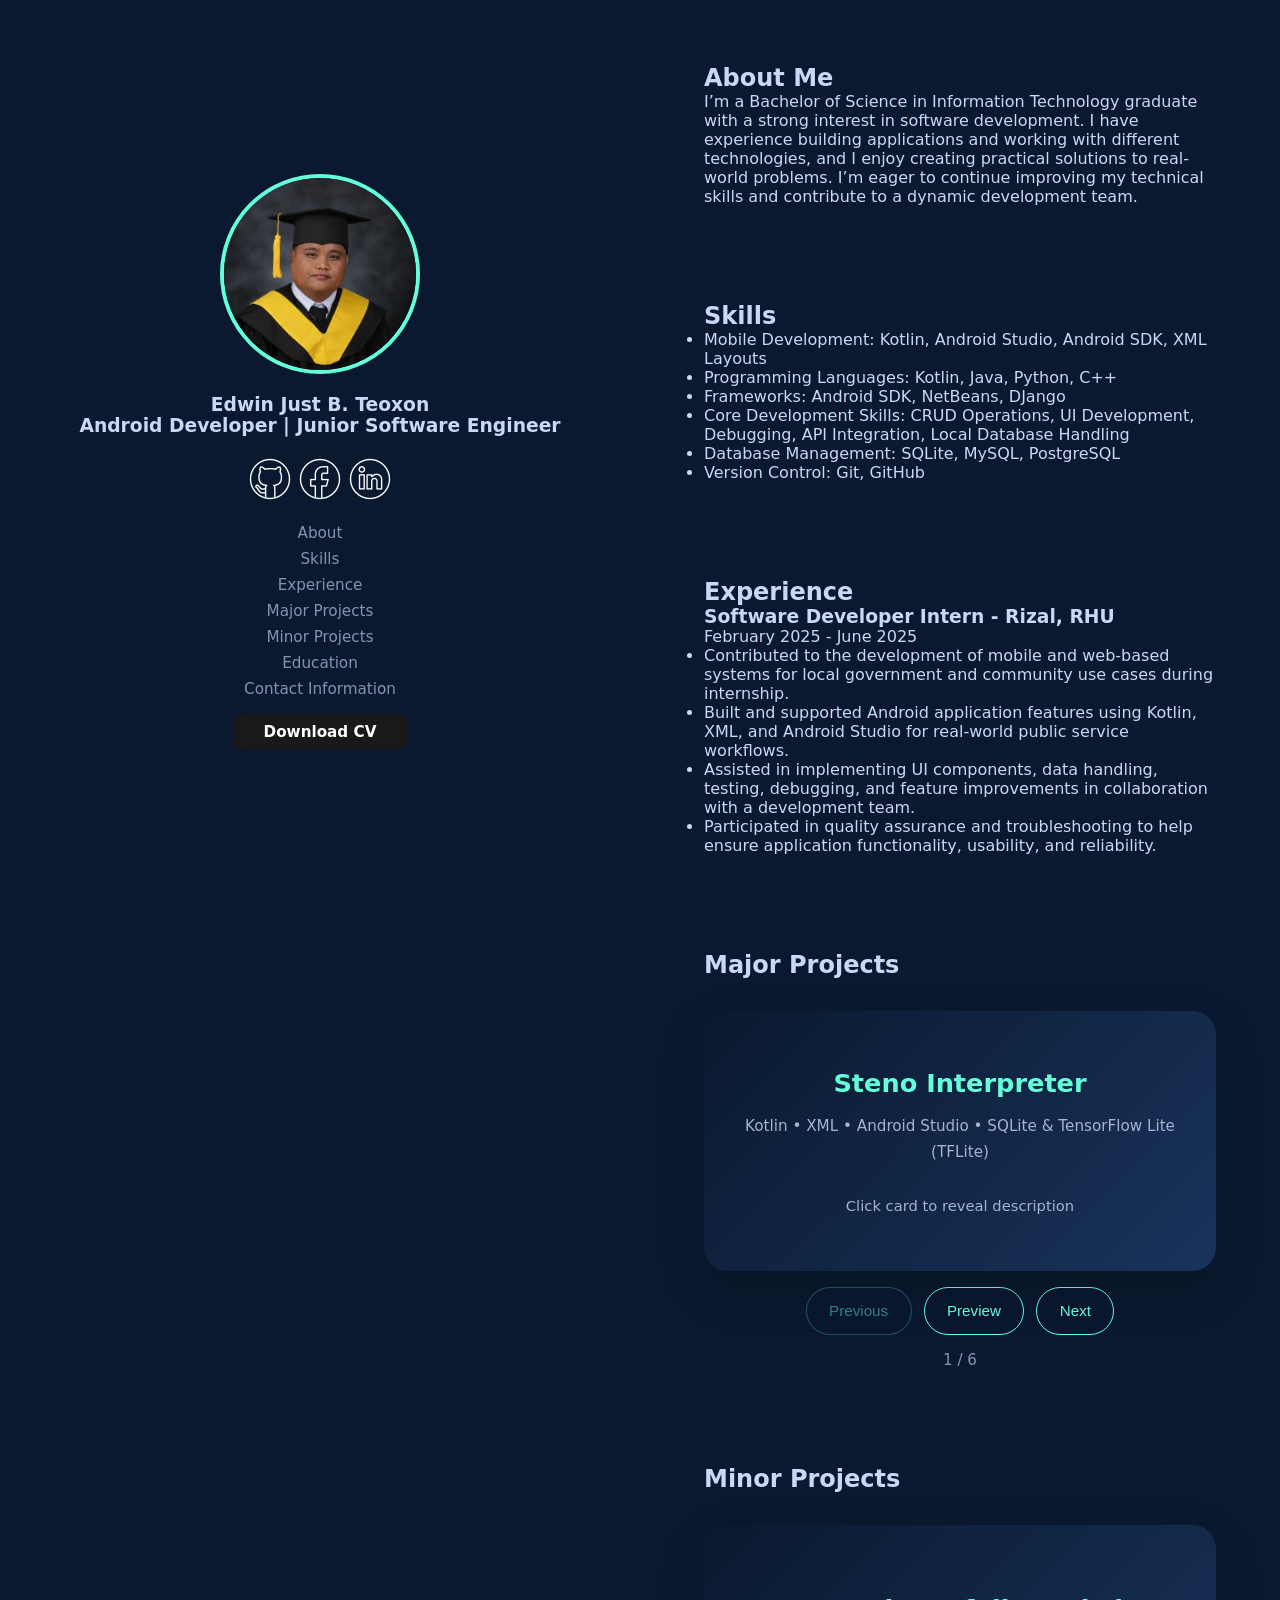
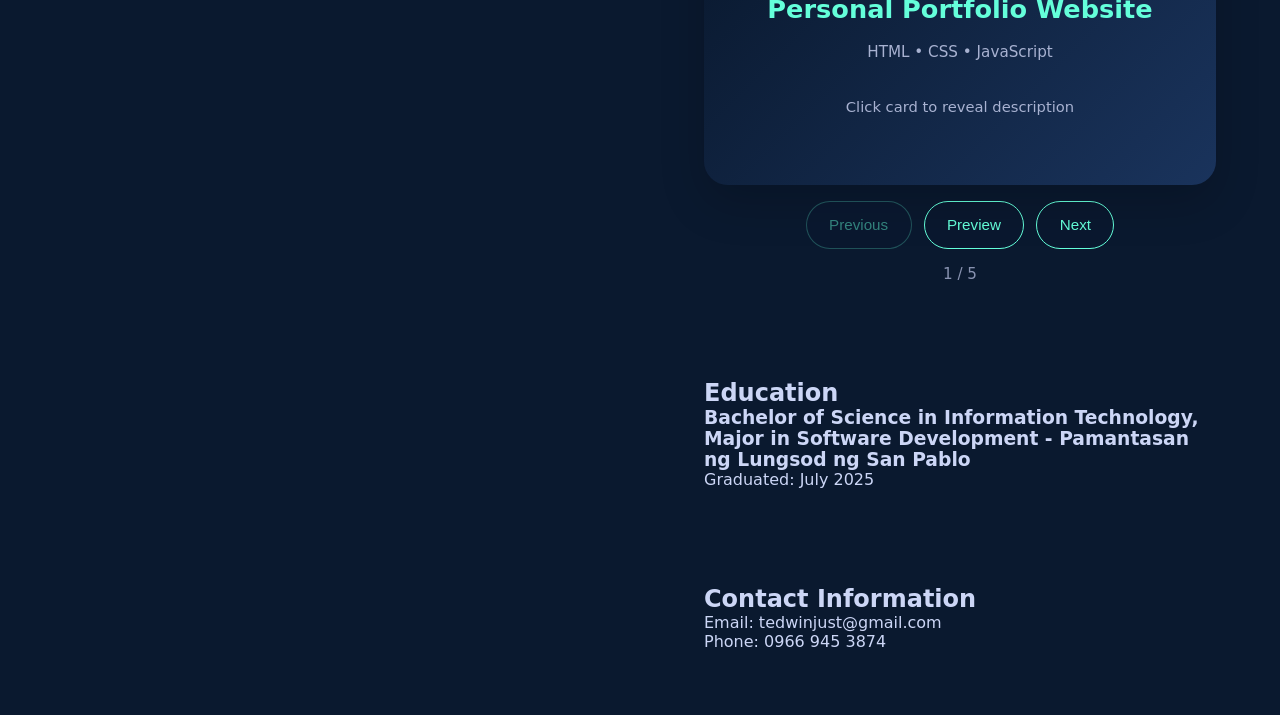
==== commit 65929338: "Update project tags for Steno Interpreter to specify TensorFlow Lite" ====
--- a/index.html
+++ b/index.html
@@ -91,7 +91,7 @@
                         <div class="card-counter"><span id="majorCounter">1 / 1</span></div>
                     </div>
                     <div class="project-data-list" id="majorProjectData" hidden>
-                        <div class="project-data" data-slug="steno-interpreter" data-title="Steno Interpreter" data-tags="Kotlin • XML • Android Studio • SQLite & TFLite Model">
+                        <div class="project-data" data-slug="steno-interpreter" data-title="Steno Interpreter" data-tags="Kotlin • XML • Android Studio • SQLite &  TensorFlow Lite (TFLite)">
                             <div class="project-description">Served as Project Manager & Developer. Developed an educational tool using Kotlin + XML for the mobile app and HTML, CSS, PHP for the website to assist 1st year BSOA students of Pamantasan ng Lungsod ng San Pablo in learning shorthand.</div>
                         </div>
                         <div class="project-data" data-slug="ebida-mo" data-title="e-BIDA Mo!" data-tags="Kotlin • XML • Android Studio • Google Sheets(as Database)">
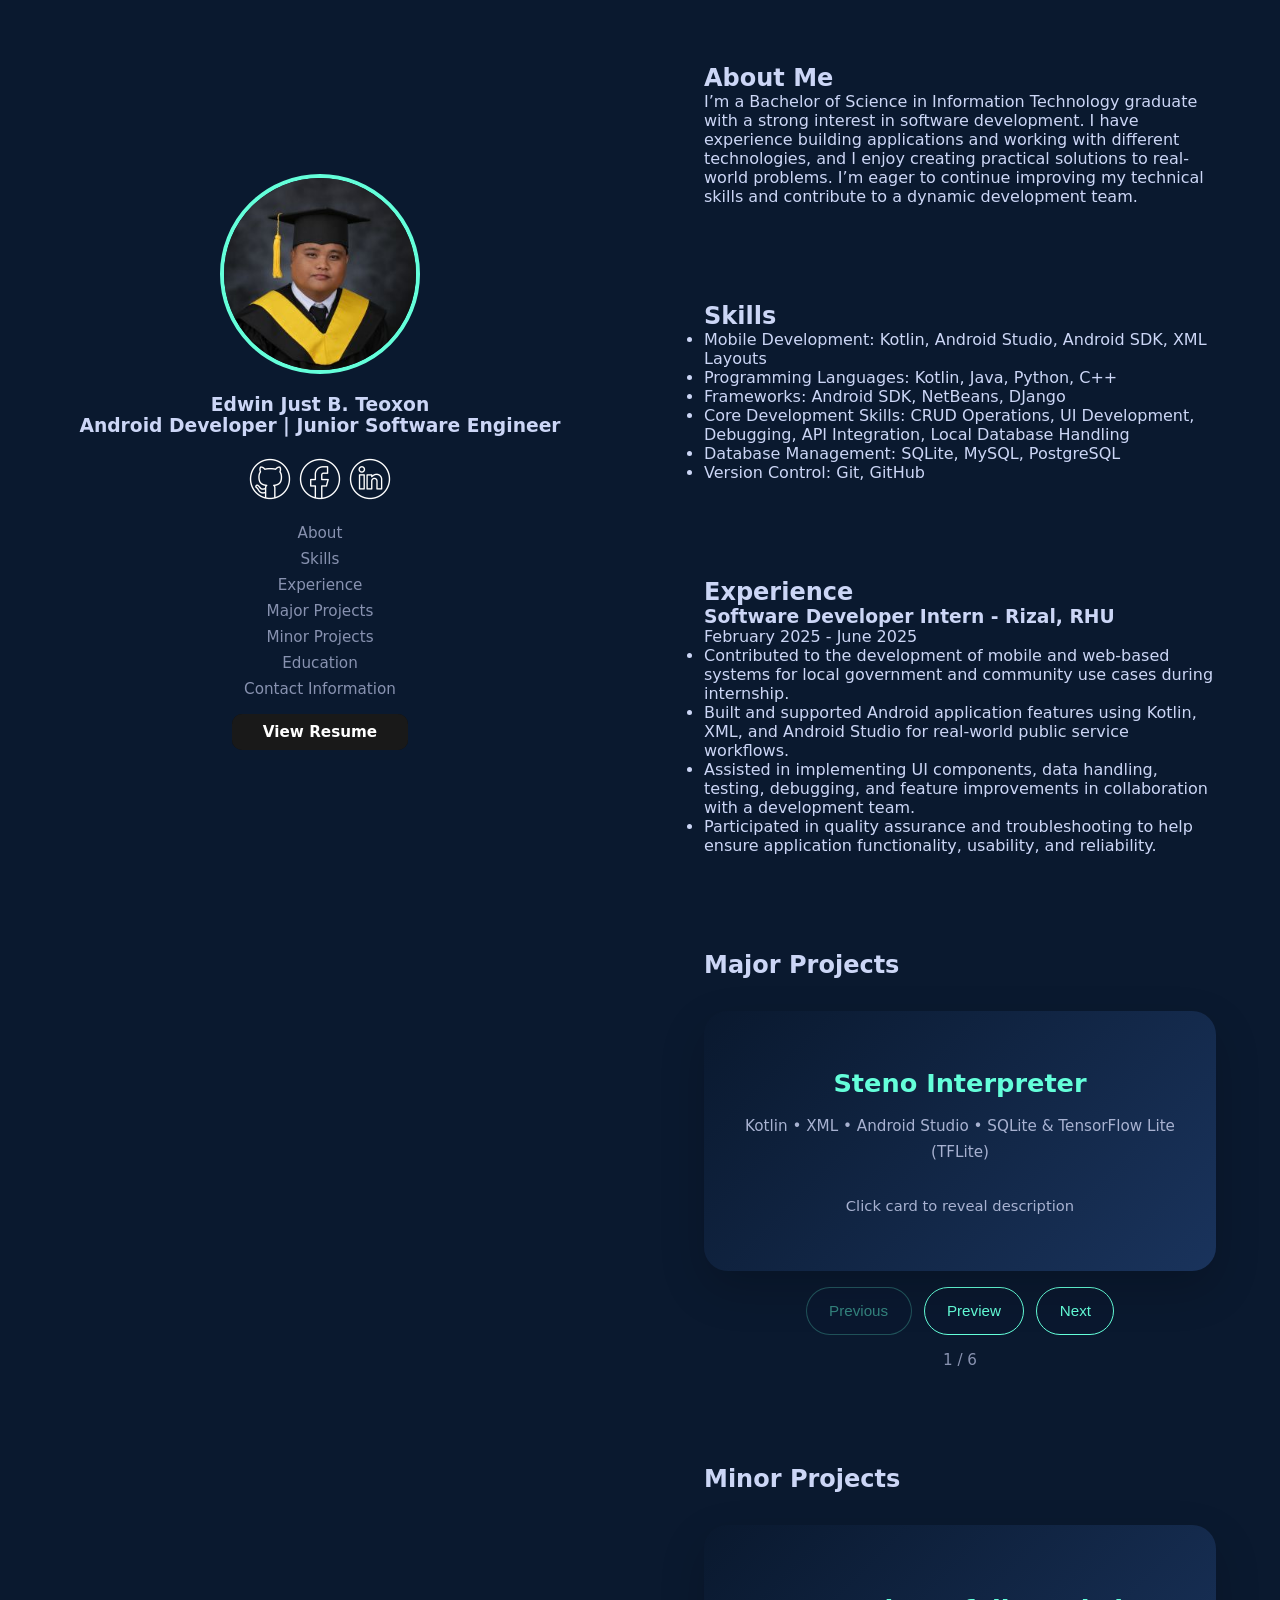
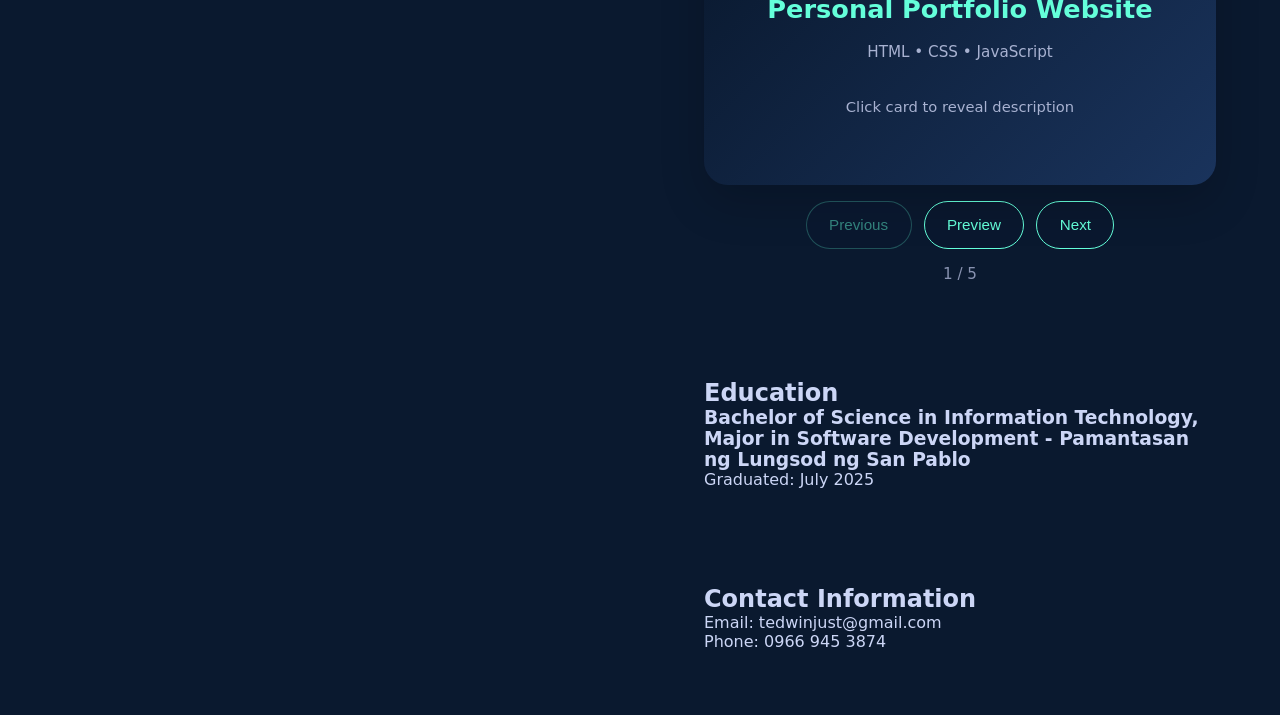
==== commit 4bb1fa8d: "Update resume section to link to a preview page and add responsive design" ====
--- a/index.html
+++ b/index.html
@@ -36,7 +36,7 @@
                         <a href="#education">Education</a>
                         <a href="#contact">Contact Information</a>
                     </ul>
-                <a href="assets\Teoxon, Edwin Just B._Resume.pdf" class="btn" download>Download CV</a>    
+                <a href="resume-preview.html" class="btn">View Resume</a>
                 </nav>
             </aside>
 
